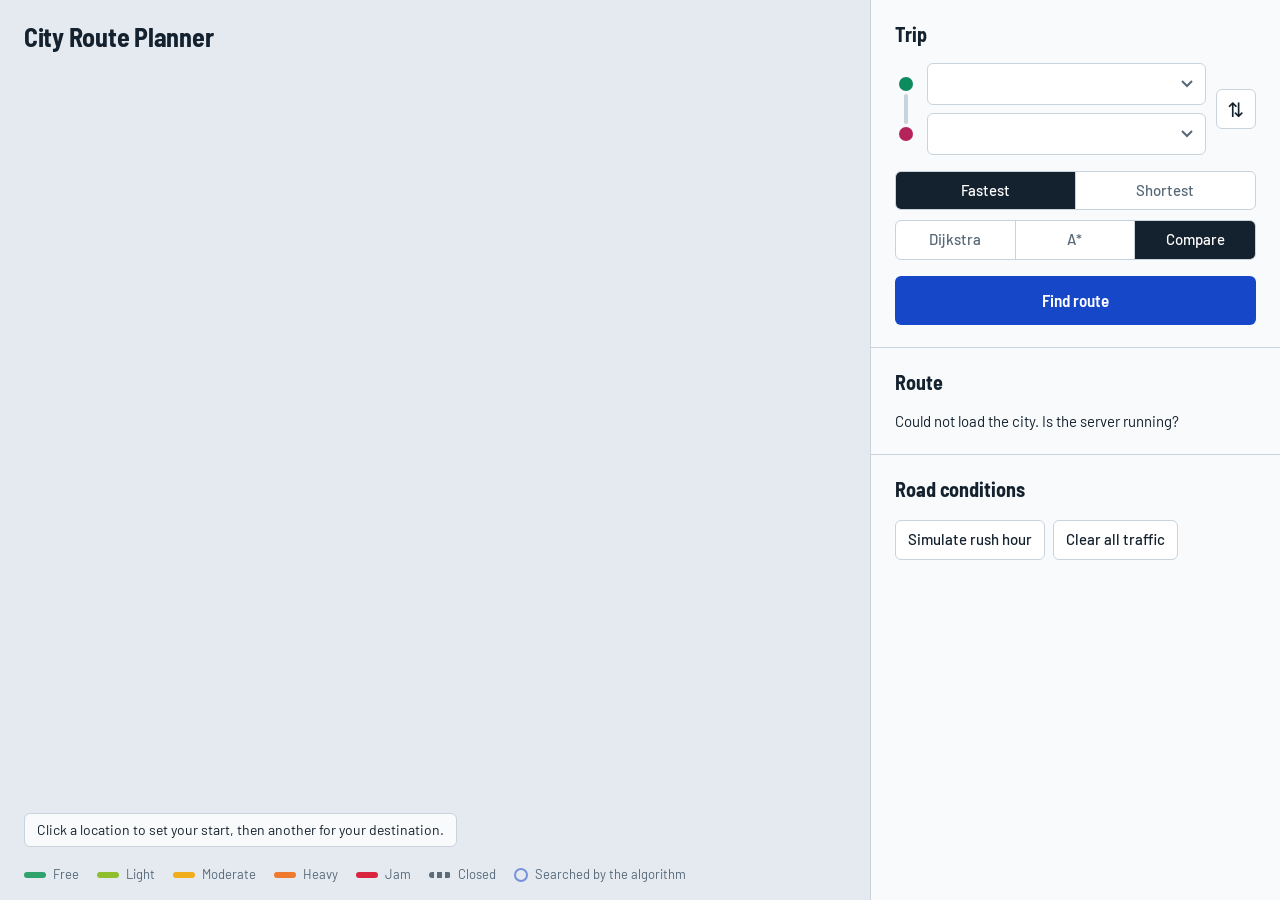
==== templates/index.html @ ef6182f0 "Smart city route planner" ====
<!doctype html>
<html lang="en">
<head>
  <meta charset="utf-8">
  <meta name="viewport" content="width=device-width, initial-scale=1">
  <title>City Route Planner</title>
  <link rel="preconnect" href="https://fonts.googleapis.com">
  <link rel="preconnect" href="https://fonts.gstatic.com" crossorigin>
  <link href="https://fonts.googleapis.com/css2?family=Barlow:wght@400;500;600&family=Barlow+Semi+Condensed:wght@500;600;700&display=swap" rel="stylesheet">
  <link rel="stylesheet" href="/static/style.css">
</head>
<body>
  <div class="app">
    <section class="map-area" aria-label="City map">
      <header class="map-head">
        <h1>City Route Planner</h1>
        <p id="stats" class="stats" aria-live="polite"></p>
      </header>

      <div class="map-frame">
        <svg id="map" role="img" aria-label="Road network. Click two locations to plan a route, or click a road to change its traffic."></svg>
        <p id="hint" class="hint">Click a location to set your start, then another for your destination.</p>
      </div>

      <ul class="legend" aria-label="Map legend">
        <li><span class="sw" style="--c:var(--free)"></span>Free</li>
        <li><span class="sw" style="--c:var(--light)"></span>Light</li>
        <li><span class="sw" style="--c:var(--moderate)"></span>Moderate</li>
        <li><span class="sw" style="--c:var(--heavy)"></span>Heavy</li>
        <li><span class="sw" style="--c:var(--jam)"></span>Jam</li>
        <li><span class="sw blocked"></span>Closed</li>
        <li><span class="ring"></span>Searched by the algorithm</li>
      </ul>
    </section>

    <aside class="sheet">
      <section class="block" aria-labelledby="trip-h">
        <h2 id="trip-h">Trip</h2>
        <div class="endpoints">
          <div class="line-art" aria-hidden="true"><i class="dot from"></i><i class="bar"></i><i class="dot to"></i></div>
          <div class="fields">
            <label>
              <span class="sr">From</span>
              <select id="from"></select>
            </label>
            <label>
              <span class="sr">To</span>
              <select id="to"></select>
            </label>
          </div>
          <button id="swap" class="icon-btn" type="button" aria-label="Swap start and destination" title="Swap">&#8645;</button>
        </div>

        <div class="seg-row">
          <div class="seg" role="radiogroup" aria-label="Optimise for" id="mode-seg">
            <button type="button" role="radio" aria-checked="true" data-value="time">Fastest</button>
            <button type="button" role="radio" aria-checked="false" data-value="distance">Shortest</button>
          </div>
          <div class="seg" role="radiogroup" aria-label="Algorithm" id="algo-seg">
            <button type="button" role="radio" aria-checked="false" data-value="dijkstra">Dijkstra</button>
            <button type="button" role="radio" aria-checked="false" data-value="astar">A*</button>
            <button type="button" role="radio" aria-checked="true" data-value="compare">Compare</button>
          </div>
        </div>

        <button id="go" class="primary" type="button">Find route</button>
      </section>

      <section class="block" aria-labelledby="res-h">
        <h2 id="res-h">Route</h2>
        <div id="results" aria-live="polite"></div>
      </section>

      <section class="block" aria-labelledby="road-h">
        <h2 id="road-h">Road conditions</h2>
        <div id="road-panel"></div>
        <div class="city-actions">
          <button id="rush" type="button" class="ghost">Simulate rush hour</button>
          <button id="clear" type="button" class="ghost">Clear all traffic</button>
        </div>
      </section>
    </aside>
  </div>

  <div id="toast" class="toast" role="status" aria-live="polite"></div>
  <script src="/static/app.js"></script>
</body>
</html>
---- static/style.css ----
/* City Route Planner - transit-map look.
   Barlow (road-sign letterforms), cool paper greys, one blue for "the route". */

:root {
  --ground: #e4eaf0;       /* map ground */
  --paper: #f8fafb;        /* side sheet */
  --ink: #14212e;
  --muted: #566878;
  --rule: #c9d3dc;
  --route: #1747c9;
  --route-soft: #dfe7fb;
  --from: #0d8a5e;
  --to: #b4235a;

  --free: #2fa36b;
  --light: #8fbf2f;
  --moderate: #f0ad1c;
  --heavy: #ee7a2e;
  --jam: #d7263d;
  --closed: #5e6c7a;

  --body: "Barlow", "Segoe UI", system-ui, -apple-system, sans-serif;
  --display: "Barlow Semi Condensed", "Barlow", "Segoe UI", system-ui, sans-serif;
}

* { box-sizing: border-box; }

html, body { height: 100%; }

body {
  margin: 0;
  font-family: var(--body);
  font-size: 15px;
  line-height: 1.45;
  color: var(--ink);
  background: var(--paper);
}

button, select { font: inherit; color: inherit; }
button { cursor: pointer; }

.sr {
  position: absolute; width: 1px; height: 1px; overflow: hidden;
  clip: rect(0 0 0 0); white-space: nowrap;
}

:focus-visible { outline: 3px solid var(--route); outline-offset: 2px; }

/* ---------- layout ---------- */
.app {
  display: grid;
  grid-template-columns: minmax(0, 1fr) 410px;
  height: 100vh;
}

.map-area {
  display: flex;
  flex-direction: column;
  min-width: 0;
  min-height: 0;
  background: var(--ground);
}

.sheet {
  overflow-y: auto;
  background: var(--paper);
  border-left: 1px solid var(--rule);
}

/* ---------- map area ---------- */
.map-head {
  display: flex;
  align-items: baseline;
  justify-content: space-between;
  gap: 16px;
  padding: 18px 24px 0;
}

.map-head h1 {
  margin: 0;
  font-family: var(--display);
  font-weight: 700;
  font-size: 26px;
  letter-spacing: -0.01em;
}

.stats { margin: 0; color: var(--muted); font-size: 14px; }

.map-frame {
  position: relative;
  flex: 1;
  min-height: 320px;
  padding: 4px 12px 0;
}

#map { display: block; width: 100%; height: 100%; }

.hint {
  position: absolute;
  left: 24px; bottom: 8px;
  margin: 0;
  padding: 6px 12px;
  background: var(--paper);
  border: 1px solid var(--rule);
  border-radius: 6px;
  font-size: 14px;
  color: var(--ink);
}

.legend {
  display: flex; flex-wrap: wrap; gap: 6px 18px;
  margin: 0; padding: 10px 24px 16px;
  list-style: none;
  font-size: 13px; color: var(--muted);
}
.legend li { display: flex; align-items: center; gap: 7px; }
.sw { width: 22px; height: 6px; border-radius: 3px; background: var(--c); }
.sw.blocked {
  background: repeating-linear-gradient(90deg, var(--closed) 0 5px, transparent 5px 8px);
}
.ring {
  width: 14px; height: 14px; border-radius: 50%;
  border: 2px solid var(--route); opacity: .55;
}

/* ---------- svg map ---------- */
.road { outline: none; cursor: pointer; }
.road-casing { stroke: #fff; stroke-width: 11; stroke-linecap: round; }
.road-line { stroke: var(--free); stroke-width: 6; stroke-linecap: round; transition: stroke .25s; }
.road-hit { stroke: transparent; stroke-width: 22; stroke-linecap: round; }

.road[data-level="free"] .road-line { stroke: var(--free); }
.road[data-level="light"] .road-line { stroke: var(--light); }
.road[data-level="moderate"] .road-line { stroke: var(--moderate); }
.road[data-level="heavy"] .road-line { stroke: var(--heavy); }
.road[data-level="jam"] .road-line { stroke: var(--jam); }
.road[data-level="custom"] .road-line { stroke: var(--moderate); }
.road[data-level="blocked"] .road-line { stroke: var(--closed); stroke-dasharray: 3 9; }

.road:hover .road-casing { stroke: #b8c6d3; }
.road.selected .road-casing,
.road:focus-visible .road-casing { stroke: var(--ink); stroke-width: 14; }

.closed-mark circle { fill: #fff; stroke: var(--closed); stroke-width: 2.5; }
.closed-mark text { fill: var(--closed); font: 700 15px var(--body); text-anchor: middle; }

.search-ring {
  fill: var(--route-soft); fill-opacity: .55;
  stroke: var(--route); stroke-opacity: .5; stroke-width: 2;
  pointer-events: none;
}
.search-ring.anim { opacity: 0; animation: ring-in .35s ease-out forwards; }
@keyframes ring-in {
  from { opacity: 0; transform: scale(.4); transform-box: fill-box; transform-origin: center; }
  to   { opacity: 1; transform: scale(1);  transform-box: fill-box; transform-origin: center; }
}

.route-casing { fill: none; stroke: #fff; stroke-width: 15; stroke-linecap: round; stroke-linejoin: round; pointer-events: none; }
.route-line { fill: none; stroke: var(--route); stroke-width: 8; stroke-linecap: round; stroke-linejoin: round; pointer-events: none; }
.route-line.anim { stroke-dasharray: 1; stroke-dashoffset: 1; animation: draw 1s ease-in-out forwards; }
@keyframes draw { to { stroke-dashoffset: 0; } }

.node { outline: none; cursor: pointer; }
.node-hit { fill: transparent; }
.node-dot { fill: #fff; stroke: var(--ink); stroke-width: 3; transition: stroke-width .15s; }
.node:hover .node-dot { stroke-width: 5; }
.node:focus-visible .node-dot { stroke: var(--route); stroke-width: 5; }
.node.is-from .node-dot { fill: var(--from); stroke: #fff; stroke-width: 3; }
.node.is-to .node-dot { fill: var(--to); stroke: #fff; stroke-width: 3; }
.node-letter { fill: #fff; font: 700 13px var(--display); text-anchor: middle; pointer-events: none; }
.node-label {
  font: 600 13.5px var(--body); fill: var(--ink); text-anchor: middle;
  paint-order: stroke; stroke: var(--ground); stroke-width: 5px; stroke-linejoin: round;
  pointer-events: none;
}
.node.is-from .node-label, .node.is-to .node-label { font-weight: 700; }

/* ---------- side sheet ---------- */
.block { padding: 20px 24px 22px; border-bottom: 1px solid var(--rule); }
.block:last-child { border-bottom: 0; }

.block h2 {
  margin: 0 0 14px;
  font-family: var(--display);
  font-weight: 700;
  font-size: 20px;
  letter-spacing: -0.005em;
}

/* trip form: a mini line diagram beside the two selects */
.endpoints {
  display: grid;
  grid-template-columns: 22px 1fr 40px;
  gap: 0 10px;
  align-items: stretch;
}
.line-art { display: flex; flex-direction: column; align-items: center; padding: 14px 0; }
.line-art .dot { width: 14px; height: 14px; border-radius: 50%; flex: none; }
.line-art .dot.from { background: var(--from); }
.line-art .dot.to { background: var(--to); }
.line-art .bar { flex: 1; width: 4px; background: var(--rule); margin: 3px 0; border-radius: 2px; }

.fields { display: grid; gap: 8px; }

select {
  width: 100%;
  padding: 9px 34px 9px 12px;
  border: 1px solid var(--rule);
  border-radius: 6px;
  background: #fff url("data:image/svg+xml,%3Csvg xmlns='http://www.w3.org/2000/svg' width='12' height='8' viewBox='0 0 12 8'%3E%3Cpath d='M1 1l5 5 5-5' fill='none' stroke='%23566878' stroke-width='2'/%3E%3C/svg%3E") no-repeat right 12px center;
  appearance: none;
  font-weight: 500;
}
select:hover { border-color: #9fb0bf; }

.icon-btn {
  align-self: center;
  width: 40px; height: 40px;
  border: 1px solid var(--rule);
  border-radius: 6px;
  background: #fff;
  font-size: 20px; line-height: 1;
}
.icon-btn:hover { border-color: var(--route); color: var(--route); }

.seg-row { display: grid; gap: 10px; margin: 16px 0; }

.seg {
  display: grid;
  grid-auto-flow: column;
  grid-auto-columns: 1fr;
  border: 1px solid var(--rule);
  border-radius: 6px;
  overflow: hidden;
  background: #fff;
}
.seg button {
  padding: 8px 10px;
  border: 0;
  border-right: 1px solid var(--rule);
  background: transparent;
  font-weight: 500;
  color: var(--muted);
}
.seg button:last-child { border-right: 0; }
.seg button:hover { background: #eef3f7; color: var(--ink); }
.seg button[aria-checked="true"] { background: var(--ink); color: #fff; }
.seg button:focus-visible { outline-offset: -3px; }

.primary {
  width: 100%;
  padding: 12px 16px;
  border: 0;
  border-radius: 6px;
  background: var(--route);
  color: #fff;
  font-family: var(--display);
  font-weight: 600;
  font-size: 17px;
}
.primary:hover { background: #123aa6; }
.primary:active { transform: translateY(1px); }

.ghost {
  padding: 8px 12px;
  border: 1px solid var(--rule);
  border-radius: 6px;
  background: #fff;
  font-weight: 500;
}
.ghost:hover { border-color: var(--ink); }

.city-actions { display: flex; flex-wrap: wrap; gap: 8px; margin-top: 16px; }

.empty { margin: 0; color: var(--muted); }

/* ---------- results ---------- */
.result + .result { margin-top: 14px; padding-top: 14px; border-top: 1px solid var(--rule); }

.result-head {
  display: flex; align-items: baseline; justify-content: space-between; gap: 10px;
  width: 100%;
  padding: 0;
  border: 0; background: none; text-align: left;
}
.result-head h3 { margin: 0; font-family: var(--display); font-weight: 600; font-size: 17px; }
.result-head .badge {
  font-size: 12px; font-weight: 600; color: var(--route);
  background: var(--route-soft); padding: 2px 8px; border-radius: 99px;
}
.result-head .switch { font-size: 13px; color: var(--route); text-decoration: underline; }

.total { margin: 6px 0 2px; display: flex; align-items: baseline; gap: 6px; }
.total strong { font-family: var(--display); font-size: 38px; font-weight: 700; line-height: 1; letter-spacing: -0.02em; }
.total .unit { font-size: 17px; font-weight: 500; }
.total .other { margin-left: auto; color: var(--muted); }

.searched { margin: 8px 0 0; font-size: 13.5px; color: var(--muted); }
.meter { height: 6px; margin-top: 5px; border-radius: 3px; background: #e2e9ef; overflow: hidden; }
.meter i { display: block; height: 100%; background: var(--route); border-radius: 3px; }

.verdict { margin: 0 0 14px; padding: 9px 12px; background: var(--route-soft); border-radius: 6px; font-size: 14px; }

.fail { margin: 8px 0 0; color: var(--jam); font-weight: 500; }

/* itinerary: stops on a line coloured by the traffic on each leg */
.stops { margin: 14px 0 0; padding: 0; list-style: none; }
.stop { position: relative; padding: 4px 0 4px 34px; font-weight: 600; }
.stop::before {
  content: ""; position: absolute; left: 2px; top: 50%;
  width: 18px; height: 18px; margin-top: -9px;
  border-radius: 50%; background: #fff; border: 4px solid var(--ink);
}
.stop.first::before { background: var(--from); border-color: var(--from); }
.stop.last::before { background: var(--to); border-color: var(--to); }
.leg {
  margin-left: 8px; padding: 9px 0 9px 20px;
  border-left: 6px solid var(--lc, var(--free));
  font-size: 13.5px; color: var(--muted);
}
.leg[data-level="free"] { --lc: var(--free); }
.leg[data-level="light"] { --lc: var(--light); }
.leg[data-level="moderate"] { --lc: var(--moderate); }
.leg[data-level="heavy"] { --lc: var(--heavy); }
.leg[data-level="jam"] { --lc: var(--jam); }
.leg[data-level="custom"] { --lc: var(--moderate); }

/* ---------- road panel ---------- */
.road-title { margin: 0 0 2px; font-weight: 600; font-size: 16px; }
.road-facts { margin: 0 0 12px; color: var(--muted); }
.levels { display: flex; flex-wrap: wrap; gap: 6px; }
.level {
  display: inline-flex; align-items: center; gap: 7px;
  padding: 6px 11px;
  border: 1px solid var(--rule); border-radius: 99px;
  background: #fff; font-weight: 500;
}
.level::before { content: ""; width: 10px; height: 10px; border-radius: 50%; background: var(--lc); }
.level[data-level="free"] { --lc: var(--free); }
.level[data-level="light"] { --lc: var(--light); }
.level[data-level="moderate"] { --lc: var(--moderate); }
.level[data-level="heavy"] { --lc: var(--heavy); }
.level[data-level="jam"] { --lc: var(--jam); }
.level:hover { border-color: var(--ink); }
.level[aria-checked="true"] { border-color: var(--ink); box-shadow: inset 0 0 0 1px var(--ink); }
.close-btn { margin-top: 12px; }
.close-btn.is-closed { border-color: var(--closed); background: #eef1f4; }

/* ---------- toast ---------- */
.toast {
  position: fixed; left: 50%; bottom: 24px;
  transform: translate(-50%, 20px);
  max-width: min(90vw, 460px);
  padding: 11px 16px;
  background: var(--ink); color: #fff;
  border-radius: 8px;
  opacity: 0; pointer-events: none;
  transition: opacity .2s, transform .2s;
  z-index: 10;
}
.toast.show { opacity: 1; transform: translate(-50%, 0); }

/* ---------- small screens ---------- */
@media (max-width: 960px) {
  .app { grid-template-columns: 1fr; height: auto; }
  .map-area { min-height: 70vh; }
  .sheet { border-left: 0; border-top: 1px solid var(--rule); overflow: visible; }
  .map-head { flex-direction: column; gap: 4px; padding: 14px 16px 0; }
  .legend { padding: 8px 16px 14px; }
  .hint { left: 16px; right: 16px; }
}

@media (prefers-reduced-motion: reduce) {
  .search-ring.anim, .route-line.anim { animation: none; opacity: 1; stroke-dashoffset: 0; }
  .toast, .road-line, .node-dot { transition: none; }
}
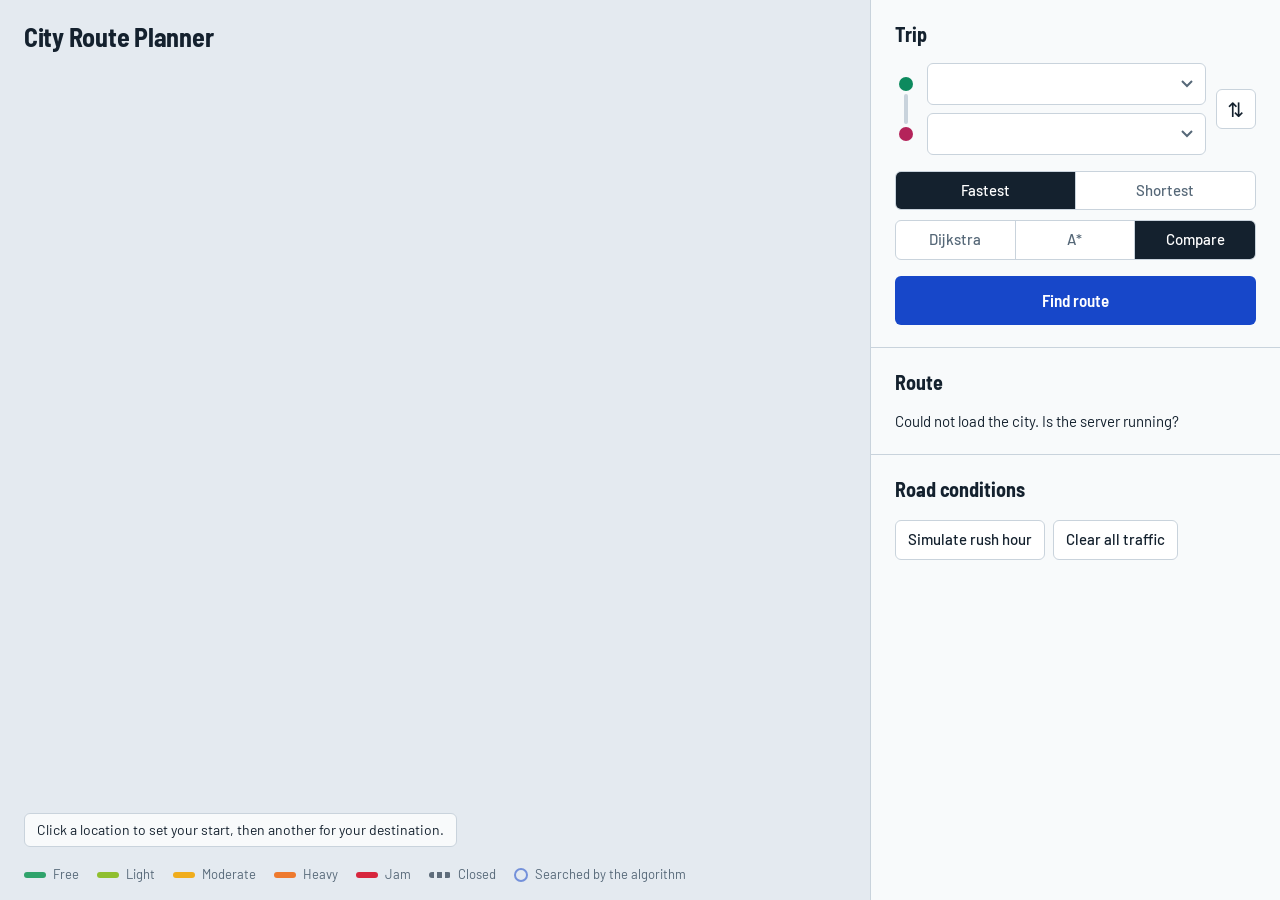
==== commit cfe6956a: "Street map" ====
--- a/templates/index.html
+++ b/templates/index.html
@@ -7,6 +7,7 @@
   <link rel="preconnect" href="https://fonts.googleapis.com">
   <link rel="preconnect" href="https://fonts.gstatic.com" crossorigin>
   <link href="https://fonts.googleapis.com/css2?family=Barlow:wght@400;500;600&family=Barlow+Semi+Condensed:wght@500;600;700&display=swap" rel="stylesheet">
+  <link rel="stylesheet" href="/static/vendor/leaflet/leaflet.css">
   <link rel="stylesheet" href="/static/style.css">
 </head>
 <body>
@@ -14,10 +15,15 @@
     <section class="map-area" aria-label="City map">
       <header class="map-head">
         <h1>City Route Planner</h1>
+        <div class="seg view-seg" role="radiogroup" aria-label="Map view" id="view-seg" hidden>
+          <button type="button" role="radio" aria-checked="true" data-value="street">Street map</button>
+          <button type="button" role="radio" aria-checked="false" data-value="diagram">Diagram</button>
+        </div>
         <p id="stats" class="stats" aria-live="polite"></p>
       </header>
 
       <div class="map-frame">
+        <div id="street" class="street" hidden role="application" aria-label="Street map of the city. Click a location to plan a route, or click a road to change its traffic."></div>
         <svg id="map" role="img" aria-label="Road network. Click two locations to plan a route, or click a road to change its traffic."></svg>
         <p id="hint" class="hint">Click a location to set your start, then another for your destination.</p>
       </div>
@@ -83,6 +89,7 @@
   </div>
 
   <div id="toast" class="toast" role="status" aria-live="polite"></div>
+  <script src="/static/vendor/leaflet/leaflet.js"></script>
   <script src="/static/app.js"></script>
 </body>
 </html>
--- a/static/vendor/leaflet/leaflet.css
+++ b/static/vendor/leaflet/leaflet.css
@@ -0,0 +1,661 @@
+/* required styles */
+
+.leaflet-pane,
+.leaflet-tile,
+.leaflet-marker-icon,
+.leaflet-marker-shadow,
+.leaflet-tile-container,
+.leaflet-pane > svg,
+.leaflet-pane > canvas,
+.leaflet-zoom-box,
+.leaflet-image-layer,
+.leaflet-layer {
+	position: absolute;
+	left: 0;
+	top: 0;
+	}
+.leaflet-container {
+	overflow: hidden;
+	}
+.leaflet-tile,
+.leaflet-marker-icon,
+.leaflet-marker-shadow {
+	-webkit-user-select: none;
+	   -moz-user-select: none;
+	        user-select: none;
+	  -webkit-user-drag: none;
+	}
+/* Prevents IE11 from highlighting tiles in blue */
+.leaflet-tile::selection {
+	background: transparent;
+}
+/* Safari renders non-retina tile on retina better with this, but Chrome is worse */
+.leaflet-safari .leaflet-tile {
+	image-rendering: -webkit-optimize-contrast;
+	}
+/* hack that prevents hw layers "stretching" when loading new tiles */
+.leaflet-safari .leaflet-tile-container {
+	width: 1600px;
+	height: 1600px;
+	-webkit-transform-origin: 0 0;
+	}
+.leaflet-marker-icon,
+.leaflet-marker-shadow {
+	display: block;
+	}
+/* .leaflet-container svg: reset svg max-width decleration shipped in Joomla! (joomla.org) 3.x */
+/* .leaflet-container img: map is broken in FF if you have max-width: 100% on tiles */
+.leaflet-container .leaflet-overlay-pane svg {
+	max-width: none !important;
+	max-height: none !important;
+	}
+.leaflet-container .leaflet-marker-pane img,
+.leaflet-container .leaflet-shadow-pane img,
+.leaflet-container .leaflet-tile-pane img,
+.leaflet-container img.leaflet-image-layer,
+.leaflet-container .leaflet-tile {
+	max-width: none !important;
+	max-height: none !important;
+	width: auto;
+	padding: 0;
+	}
+
+.leaflet-container img.leaflet-tile {
+	/* See: https://bugs.chromium.org/p/chromium/issues/detail?id=600120 */
+	mix-blend-mode: plus-lighter;
+}
+
+.leaflet-container.leaflet-touch-zoom {
+	-ms-touch-action: pan-x pan-y;
+	touch-action: pan-x pan-y;
+	}
+.leaflet-container.leaflet-touch-drag {
+	-ms-touch-action: pinch-zoom;
+	/* Fallback for FF which doesn't support pinch-zoom */
+	touch-action: none;
+	touch-action: pinch-zoom;
+}
+.leaflet-container.leaflet-touch-drag.leaflet-touch-zoom {
+	-ms-touch-action: none;
+	touch-action: none;
+}
+.leaflet-container {
+	-webkit-tap-highlight-color: transparent;
+}
+.leaflet-container a {
+	-webkit-tap-highlight-color: rgba(51, 181, 229, 0.4);
+}
+.leaflet-tile {
+	filter: inherit;
+	visibility: hidden;
+	}
+.leaflet-tile-loaded {
+	visibility: inherit;
+	}
+.leaflet-zoom-box {
+	width: 0;
+	height: 0;
+	-moz-box-sizing: border-box;
+	     box-sizing: border-box;
+	z-index: 800;
+	}
+/* workaround for https://bugzilla.mozilla.org/show_bug.cgi?id=888319 */
+.leaflet-overlay-pane svg {
+	-moz-user-select: none;
+	}
+
+.leaflet-pane         { z-index: 400; }
+
+.leaflet-tile-pane    { z-index: 200; }
+.leaflet-overlay-pane { z-index: 400; }
+.leaflet-shadow-pane  { z-index: 500; }
+.leaflet-marker-pane  { z-index: 600; }
+.leaflet-tooltip-pane   { z-index: 650; }
+.leaflet-popup-pane   { z-index: 700; }
+
+.leaflet-map-pane canvas { z-index: 100; }
+.leaflet-map-pane svg    { z-index: 200; }
+
+.leaflet-vml-shape {
+	width: 1px;
+	height: 1px;
+	}
+.lvml {
+	behavior: url(#default#VML);
+	display: inline-block;
+	position: absolute;
+	}
+
+
+/* control positioning */
+
+.leaflet-control {
+	position: relative;
+	z-index: 800;
+	pointer-events: visiblePainted; /* IE 9-10 doesn't have auto */
+	pointer-events: auto;
+	}
+.leaflet-top,
+.leaflet-bottom {
+	position: absolute;
+	z-index: 1000;
+	pointer-events: none;
+	}
+.leaflet-top {
+	top: 0;
+	}
+.leaflet-right {
+	right: 0;
+	}
+.leaflet-bottom {
+	bottom: 0;
+	}
+.leaflet-left {
+	left: 0;
+	}
+.leaflet-control {
+	float: left;
+	clear: both;
+	}
+.leaflet-right .leaflet-control {
+	float: right;
+	}
+.leaflet-top .leaflet-control {
+	margin-top: 10px;
+	}
+.leaflet-bottom .leaflet-control {
+	margin-bottom: 10px;
+	}
+.leaflet-left .leaflet-control {
+	margin-left: 10px;
+	}
+.leaflet-right .leaflet-control {
+	margin-right: 10px;
+	}
+
+
+/* zoom and fade animations */
+
+.leaflet-fade-anim .leaflet-popup {
+	opacity: 0;
+	-webkit-transition: opacity 0.2s linear;
+	   -moz-transition: opacity 0.2s linear;
+	        transition: opacity 0.2s linear;
+	}
+.leaflet-fade-anim .leaflet-map-pane .leaflet-popup {
+	opacity: 1;
+	}
+.leaflet-zoom-animated {
+	-webkit-transform-origin: 0 0;
+	    -ms-transform-origin: 0 0;
+	        transform-origin: 0 0;
+	}
+svg.leaflet-zoom-animated {
+	will-change: transform;
+}
+
+.leaflet-zoom-anim .leaflet-zoom-animated {
+	-webkit-transition: -webkit-transform 0.25s cubic-bezier(0,0,0.25,1);
+	   -moz-transition:    -moz-transform 0.25s cubic-bezier(0,0,0.25,1);
+	        transition:         transform 0.25s cubic-bezier(0,0,0.25,1);
+	}
+.leaflet-zoom-anim .leaflet-tile,
+.leaflet-pan-anim .leaflet-tile {
+	-webkit-transition: none;
+	   -moz-transition: none;
+	        transition: none;
+	}
+
+.leaflet-zoom-anim .leaflet-zoom-hide {
+	visibility: hidden;
+	}
+
+
+/* cursors */
+
+.leaflet-interactive {
+	cursor: pointer;
+	}
+.leaflet-grab {
+	cursor: -webkit-grab;
+	cursor:    -moz-grab;
+	cursor:         grab;
+	}
+.leaflet-crosshair,
+.leaflet-crosshair .leaflet-interactive {
+	cursor: crosshair;
+	}
+.leaflet-popup-pane,
+.leaflet-control {
+	cursor: auto;
+	}
+.leaflet-dragging .leaflet-grab,
+.leaflet-dragging .leaflet-grab .leaflet-interactive,
+.leaflet-dragging .leaflet-marker-draggable {
+	cursor: move;
+	cursor: -webkit-grabbing;
+	cursor:    -moz-grabbing;
+	cursor:         grabbing;
+	}
+
+/* marker & overlays interactivity */
+.leaflet-marker-icon,
+.leaflet-marker-shadow,
+.leaflet-image-layer,
+.leaflet-pane > svg path,
+.leaflet-tile-container {
+	pointer-events: none;
+	}
+
+.leaflet-marker-icon.leaflet-interactive,
+.leaflet-image-layer.leaflet-interactive,
+.leaflet-pane > svg path.leaflet-interactive,
+svg.leaflet-image-layer.leaflet-interactive path {
+	pointer-events: visiblePainted; /* IE 9-10 doesn't have auto */
+	pointer-events: auto;
+	}
+
+/* visual tweaks */
+
+.leaflet-container {
+	background: #ddd;
+	outline-offset: 1px;
+	}
+.leaflet-container a {
+	color: #0078A8;
+	}
+.leaflet-zoom-box {
+	border: 2px dotted #38f;
+	background: rgba(255,255,255,0.5);
+	}
+
+
+/* general typography */
+.leaflet-container {
+	font-family: "Helvetica Neue", Arial, Helvetica, sans-serif;
+	font-size: 12px;
+	font-size: 0.75rem;
+	line-height: 1.5;
+	}
+
+
+/* general toolbar styles */
+
+.leaflet-bar {
+	box-shadow: 0 1px 5px rgba(0,0,0,0.65);
+	border-radius: 4px;
+	}
+.leaflet-bar a {
+	background-color: #fff;
+	border-bottom: 1px solid #ccc;
+	width: 26px;
+	height: 26px;
+	line-height: 26px;
+	display: block;
+	text-align: center;
+	text-decoration: none;
+	color: black;
+	}
+.leaflet-bar a,
+.leaflet-control-layers-toggle {
+	background-position: 50% 50%;
+	background-repeat: no-repeat;
+	display: block;
+	}
+.leaflet-bar a:hover,
+.leaflet-bar a:focus {
+	background-color: #f4f4f4;
+	}
+.leaflet-bar a:first-child {
+	border-top-left-radius: 4px;
+	border-top-right-radius: 4px;
+	}
+.leaflet-bar a:last-child {
+	border-bottom-left-radius: 4px;
+	border-bottom-right-radius: 4px;
+	border-bottom: none;
+	}
+.leaflet-bar a.leaflet-disabled {
+	cursor: default;
+	background-color: #f4f4f4;
+	color: #bbb;
+	}
+
+.leaflet-touch .leaflet-bar a {
+	width: 30px;
+	height: 30px;
+	line-height: 30px;
+	}
+.leaflet-touch .leaflet-bar a:first-child {
+	border-top-left-radius: 2px;
+	border-top-right-radius: 2px;
+	}
+.leaflet-touch .leaflet-bar a:last-child {
+	border-bottom-left-radius: 2px;
+	border-bottom-right-radius: 2px;
+	}
+
+/* zoom control */
+
+.leaflet-control-zoom-in,
+.leaflet-control-zoom-out {
+	font: bold 18px 'Lucida Console', Monaco, monospace;
+	text-indent: 1px;
+	}
+
+.leaflet-touch .leaflet-control-zoom-in, .leaflet-touch .leaflet-control-zoom-out  {
+	font-size: 22px;
+	}
+
+
+/* layers control */
+
+.leaflet-control-layers {
+	box-shadow: 0 1px 5px rgba(0,0,0,0.4);
+	background: #fff;
+	border-radius: 5px;
+	}
+.leaflet-control-layers-toggle {
+	background-image: url(images/layers.png);
+	width: 36px;
+	height: 36px;
+	}
+.leaflet-retina .leaflet-control-layers-toggle {
+	background-image: url(images/layers-2x.png);
+	background-size: 26px 26px;
+	}
+.leaflet-touch .leaflet-control-layers-toggle {
+	width: 44px;
+	height: 44px;
+	}
+.leaflet-control-layers .leaflet-control-layers-list,
+.leaflet-control-layers-expanded .leaflet-control-layers-toggle {
+	display: none;
+	}
+.leaflet-control-layers-expanded .leaflet-control-layers-list {
+	display: block;
+	position: relative;
+	}
+.leaflet-control-layers-expanded {
+	padding: 6px 10px 6px 6px;
+	color: #333;
+	background: #fff;
+	}
+.leaflet-control-layers-scrollbar {
+	overflow-y: scroll;
+	overflow-x: hidden;
+	padding-right: 5px;
+	}
+.leaflet-control-layers-selector {
+	margin-top: 2px;
+	position: relative;
+	top: 1px;
+	}
+.leaflet-control-layers label {
+	display: block;
+	font-size: 13px;
+	font-size: 1.08333em;
+	}
+.leaflet-control-layers-separator {
+	height: 0;
+	border-top: 1px solid #ddd;
+	margin: 5px -10px 5px -6px;
+	}
+
+/* Default icon URLs */
+.leaflet-default-icon-path { /* used only in path-guessing heuristic, see L.Icon.Default */
+	background-image: url(images/marker-icon.png);
+	}
+
+
+/* attribution and scale controls */
+
+.leaflet-container .leaflet-control-attribution {
+	background: #fff;
+	background: rgba(255, 255, 255, 0.8);
+	margin: 0;
+	}
+.leaflet-control-attribution,
+.leaflet-control-scale-line {
+	padding: 0 5px;
+	color: #333;
+	line-height: 1.4;
+	}
+.leaflet-control-attribution a {
+	text-decoration: none;
+	}
+.leaflet-control-attribution a:hover,
+.leaflet-control-attribution a:focus {
+	text-decoration: underline;
+	}
+.leaflet-attribution-flag {
+	display: inline !important;
+	vertical-align: baseline !important;
+	width: 1em;
+	height: 0.6669em;
+	}
+.leaflet-left .leaflet-control-scale {
+	margin-left: 5px;
+	}
+.leaflet-bottom .leaflet-control-scale {
+	margin-bottom: 5px;
+	}
+.leaflet-control-scale-line {
+	border: 2px solid #777;
+	border-top: none;
+	line-height: 1.1;
+	padding: 2px 5px 1px;
+	white-space: nowrap;
+	-moz-box-sizing: border-box;
+	     box-sizing: border-box;
+	background: rgba(255, 255, 255, 0.8);
+	text-shadow: 1px 1px #fff;
+	}
+.leaflet-control-scale-line:not(:first-child) {
+	border-top: 2px solid #777;
+	border-bottom: none;
+	margin-top: -2px;
+	}
+.leaflet-control-scale-line:not(:first-child):not(:last-child) {
+	border-bottom: 2px solid #777;
+	}
+
+.leaflet-touch .leaflet-control-attribution,
+.leaflet-touch .leaflet-control-layers,
+.leaflet-touch .leaflet-bar {
+	box-shadow: none;
+	}
+.leaflet-touch .leaflet-control-layers,
+.leaflet-touch .leaflet-bar {
+	border: 2px solid rgba(0,0,0,0.2);
+	background-clip: padding-box;
+	}
+
+
+/* popup */
+
+.leaflet-popup {
+	position: absolute;
+	text-align: center;
+	margin-bottom: 20px;
+	}
+.leaflet-popup-content-wrapper {
+	padding: 1px;
+	text-align: left;
+	border-radius: 12px;
+	}
+.leaflet-popup-content {
+	margin: 13px 24px 13px 20px;
+	line-height: 1.3;
+	font-size: 13px;
+	font-size: 1.08333em;
+	min-height: 1px;
+	}
+.leaflet-popup-content p {
+	margin: 17px 0;
+	margin: 1.3em 0;
+	}
+.leaflet-popup-tip-container {
+	width: 40px;
+	height: 20px;
+	position: absolute;
+	left: 50%;
+	margin-top: -1px;
+	margin-left: -20px;
+	overflow: hidden;
+	pointer-events: none;
+	}
+.leaflet-popup-tip {
+	width: 17px;
+	height: 17px;
+	padding: 1px;
+
+	margin: -10px auto 0;
+	pointer-events: auto;
+
+	-webkit-transform: rotate(45deg);
+	   -moz-transform: rotate(45deg);
+	    -ms-transform: rotate(45deg);
+	        transform: rotate(45deg);
+	}
+.leaflet-popup-content-wrapper,
+.leaflet-popup-tip {
+	background: white;
+	color: #333;
+	box-shadow: 0 3px 14px rgba(0,0,0,0.4);
+	}
+.leaflet-container a.leaflet-popup-close-button {
+	position: absolute;
+	top: 0;
+	right: 0;
+	border: none;
+	text-align: center;
+	width: 24px;
+	height: 24px;
+	font: 16px/24px Tahoma, Verdana, sans-serif;
+	color: #757575;
+	text-decoration: none;
+	background: transparent;
+	}
+.leaflet-container a.leaflet-popup-close-button:hover,
+.leaflet-container a.leaflet-popup-close-button:focus {
+	color: #585858;
+	}
+.leaflet-popup-scrolled {
+	overflow: auto;
+	}
+
+.leaflet-oldie .leaflet-popup-content-wrapper {
+	-ms-zoom: 1;
+	}
+.leaflet-oldie .leaflet-popup-tip {
+	width: 24px;
+	margin: 0 auto;
+
+	-ms-filter: "progid:DXImageTransform.Microsoft.Matrix(M11=0.70710678, M12=0.70710678, M21=-0.70710678, M22=0.70710678)";
+	filter: progid:DXImageTransform.Microsoft.Matrix(M11=0.70710678, M12=0.70710678, M21=-0.70710678, M22=0.70710678);
+	}
+
+.leaflet-oldie .leaflet-control-zoom,
+.leaflet-oldie .leaflet-control-layers,
+.leaflet-oldie .leaflet-popup-content-wrapper,
+.leaflet-oldie .leaflet-popup-tip {
+	border: 1px solid #999;
+	}
+
+
+/* div icon */
+
+.leaflet-div-icon {
+	background: #fff;
+	border: 1px solid #666;
+	}
+
+
+/* Tooltip */
+/* Base styles for the element that has a tooltip */
+.leaflet-tooltip {
+	position: absolute;
+	padding: 6px;
+	background-color: #fff;
+	border: 1px solid #fff;
+	border-radius: 3px;
+	color: #222;
+	white-space: nowrap;
+	-webkit-user-select: none;
+	-moz-user-select: none;
+	-ms-user-select: none;
+	user-select: none;
+	pointer-events: none;
+	box-shadow: 0 1px 3px rgba(0,0,0,0.4);
+	}
+.leaflet-tooltip.leaflet-interactive {
+	cursor: pointer;
+	pointer-events: auto;
+	}
+.leaflet-tooltip-top:before,
+.leaflet-tooltip-bottom:before,
+.leaflet-tooltip-left:before,
+.leaflet-tooltip-right:before {
+	position: absolute;
+	pointer-events: none;
+	border: 6px solid transparent;
+	background: transparent;
+	content: "";
+	}
+
+/* Directions */
+
+.leaflet-tooltip-bottom {
+	margin-top: 6px;
+}
+.leaflet-tooltip-top {
+	margin-top: -6px;
+}
+.leaflet-tooltip-bottom:before,
+.leaflet-tooltip-top:before {
+	left: 50%;
+	margin-left: -6px;
+	}
+.leaflet-tooltip-top:before {
+	bottom: 0;
+	margin-bottom: -12px;
+	border-top-color: #fff;
+	}
+.leaflet-tooltip-bottom:before {
+	top: 0;
+	margin-top: -12px;
+	margin-left: -6px;
+	border-bottom-color: #fff;
+	}
+.leaflet-tooltip-left {
+	margin-left: -6px;
+}
+.leaflet-tooltip-right {
+	margin-left: 6px;
+}
+.leaflet-tooltip-left:before,
+.leaflet-tooltip-right:before {
+	top: 50%;
+	margin-top: -6px;
+	}
+.leaflet-tooltip-left:before {
+	right: 0;
+	margin-right: -12px;
+	border-left-color: #fff;
+	}
+.leaflet-tooltip-right:before {
+	left: 0;
+	margin-left: -12px;
+	border-right-color: #fff;
+	}
+
+/* Printing */
+
+@media print {
+	/* Prevent printers from removing background-images of controls. */
+	.leaflet-control {
+		-webkit-print-color-adjust: exact;
+		print-color-adjust: exact;
+		}
+	}
--- a/static/style.css
+++ b/static/style.css
@@ -169,7 +169,7 @@
 .node.is-to .node-dot { fill: var(--to); stroke: #fff; stroke-width: 3; }
 .node-letter { fill: #fff; font: 700 13px var(--display); text-anchor: middle; pointer-events: none; }
 .node-label {
-  font: 600 13.5px var(--body); fill: var(--ink); text-anchor: middle;
+  font: 600 13.5px var(--body); fill: var(--ink);
   paint-order: stroke; stroke: var(--ground); stroke-width: 5px; stroke-linejoin: round;
   pointer-events: none;
 }
@@ -374,3 +374,42 @@
   .search-ring.anim, .route-line.anim { animation: none; opacity: 1; stroke-dashoffset: 0; }
   .toast, .road-line, .node-dot { transition: none; }
 }
+
+/* ---------- street map ---------- */
+.street {
+  position: absolute;
+  left: 12px; right: 12px; top: 4px; bottom: 0;
+  border-radius: 8px;
+  background: var(--ground);
+  z-index: 0;
+}
+.street[hidden] { display: none; }
+.hint { z-index: 800; }
+.view-seg { width: 230px; flex: none; }
+.view-seg[hidden] { display: none; }
+.leaflet-container { font-family: var(--body); }
+
+.leaflet-tooltip.node-tip {
+  padding: 1px 6px;
+  border: 0;
+  border-radius: 4px;
+  background: rgba(255, 255, 255, .86);
+  box-shadow: none;
+  color: var(--ink);
+  font: 600 13px var(--body);
+}
+.leaflet-tooltip.node-tip.strong { font-weight: 700; background: #fff; }
+.leaflet-tooltip.node-tip::before { display: none; }
+
+.closed-pin {
+  display: grid; place-items: center;
+  width: 20px; height: 20px;
+  border: 2.5px solid var(--closed); border-radius: 50%;
+  background: #fff; color: var(--closed);
+  font: 700 15px/1 var(--body);
+}
+
+@media (max-width: 960px) {
+  .view-seg { width: 100%; }
+  .street { left: 0; right: 0; }
+}
